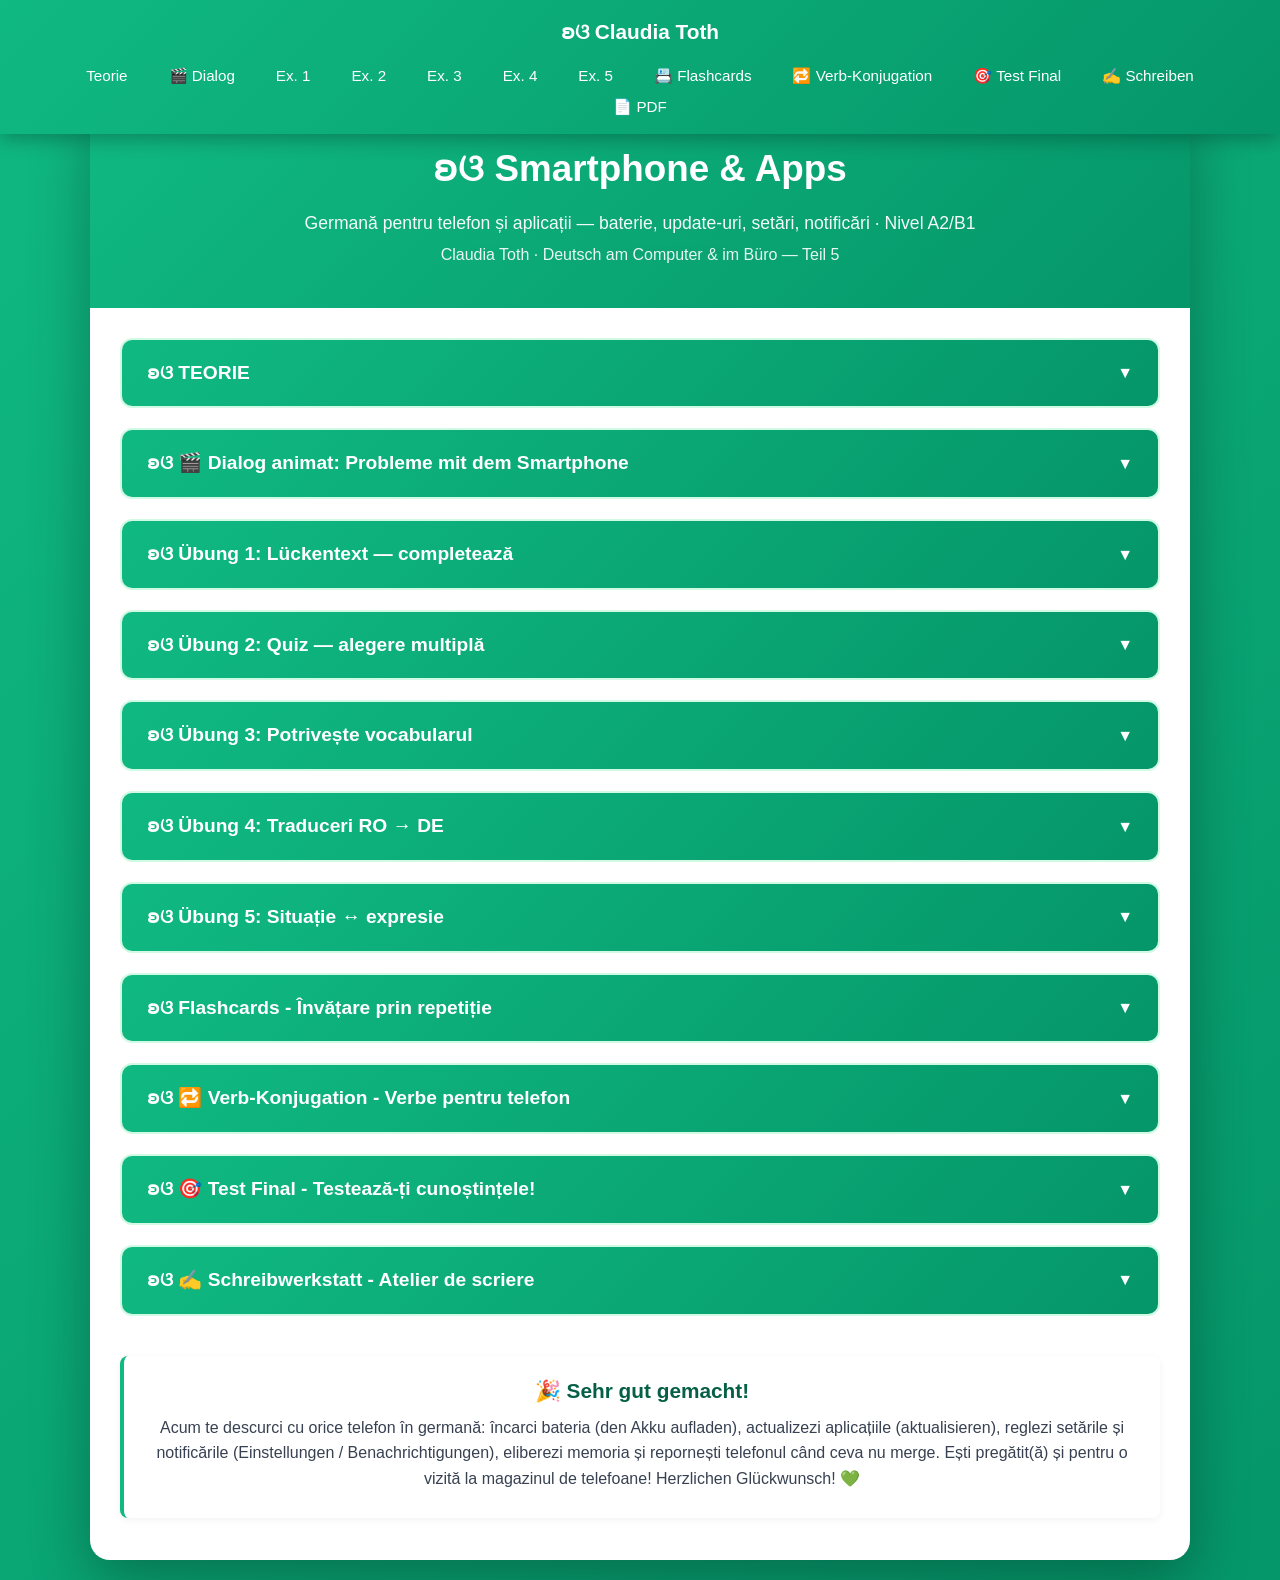
==== index.html @ 6353c5ac "Computer & Büro Teil 5: Smartphone & Apps Lecție A2/B1 completă: teorie (telefon, App, Akku, Update," ====
<!DOCTYPE html>
<html lang="ro">
<head>
    <meta charset="UTF-8">
    <meta name="robots" content="noindex, nofollow">
    <meta name="viewport" content="width=device-width, initial-scale=1.0">
    <title>Smartphone & Apps — germană pentru telefon și aplicații · A2/B1</title>
    <meta property="og:title" content="Computer & Büro Teil 5 — Smartphone & Apps">
    <meta property="og:description" content="Germană pentru telefon: App, Akku, Update, Einstellungen, Benachrichtigung, verbele aktualisieren/aufladen/einschalten/drücken/benutzen + dialog animat la magazin. Nivel A2/B1.">
    <meta property="og:type" content="website">
    <link rel="stylesheet" href="styles.css">
</head>
<body>
    <nav class="navbar">
        <a href="#top" class="navbar-logo">ʚଓ Claudia Toth</a>
        <ul class="navbar-menu">
            <li><a href="#teorie" onclick="openSection(0)">Teorie</a></li>
            <li><a href="#dialog" onclick="openSection(1)">🎬 Dialog</a></li>
            <li><a href="#ex1" onclick="openSection(2)">Ex. 1</a></li>
            <li><a href="#ex2" onclick="openSection(3)">Ex. 2</a></li>
            <li><a href="#ex3" onclick="openSection(4)">Ex. 3</a></li>
            <li><a href="#ex4" onclick="openSection(5)">Ex. 4</a></li>
            <li><a href="#ex5" onclick="openSection(6)">Ex. 5</a></li>
            <li><a href="#flashcards" onclick="openSection(7)">📇 Flashcards</a></li>
            <li><a href="#verbs" onclick="openSection(8)">🔁 Verb-Konjugation</a></li>
            <li><a href="#final-test" onclick="openSection(9)">🎯 Test Final</a></li>
            <li><a href="#schreiben" onclick="openSection(10)">✍️ Schreiben</a></li>
            <li><a href="curs-computer-5-smartphone-apps.pdf" download>📄 PDF</a></li>
        </ul>
    </nav>

    <div class="container" id="top">
        <div class="header">
            <h1>ʚଓ Smartphone & Apps</h1>
            <p class="subtitle">Germană pentru telefon și aplicații — baterie, update-uri, setări, notificări · Nivel A2/B1</p>
            <p>Claudia Toth · Deutsch am Computer & im Büro — Teil 5</p>
        </div>

        <div class="content">
            <div class="section" id="teorie">
                <div class="section-header" onclick="toggleMainSection(0)"><h3>ʚଓ TEORIE</h3><span class="arrow">▼</span></div>
                <div class="section-content" id="main-section-0"><div id="theory-container"></div></div>
            </div>

            <div class="section" id="dialog">
                <div class="section-header" onclick="toggleMainSection(1)"><h3>ʚଓ 🎬 Dialog animat: Probleme mit dem Smartphone</h3><span class="arrow">▼</span></div>
                <div class="section-content" id="main-section-1">
                    <p style="margin-bottom:14px;"><em>Apasă ▶️ Pornește. Telefonul Andreei are probleme (baterie, update, notificări, cameră); Frau Richter, consultanta de la magazin, o ajută pas cu pas. Reascultă orice replică cu 🔁.</em></p>
                    <div id="dialog1-container"></div>
                </div>
            </div>

            <div class="section" id="ex1">
                <div class="section-header" onclick="toggleMainSection(2)"><h3>ʚଓ Übung 1: Lückentext — completează</h3><span class="arrow">▼</span></div>
                <div class="section-content" id="main-section-2">
                    <div id="ex1-container"></div>
                    <div class="btn-container"><button class="btn btn-check" onclick="checkExercise(1)">✓ Verifica</button><button class="btn btn-reset" onclick="resetExercise(1)">↻ Reseteaza</button></div>
                    <div class="score" id="score-1"></div>
                </div>
            </div>

            <div class="section" id="ex2">
                <div class="section-header" onclick="toggleMainSection(3)"><h3>ʚଓ Übung 2: Quiz — alegere multiplă</h3><span class="arrow">▼</span></div>
                <div class="section-content" id="main-section-3">
                    <div id="ex2-container"></div>
                    <div class="btn-container"><button class="btn btn-check" onclick="checkExercise(2)">✓ Verifica</button><button class="btn btn-reset" onclick="resetExercise(2)">↻ Reseteaza</button></div>
                    <div class="score" id="score-2"></div>
                </div>
            </div>

            <div class="section" id="ex3">
                <div class="section-header" onclick="toggleMainSection(4)"><h3>ʚଓ Übung 3: Potrivește vocabularul</h3><span class="arrow">▼</span></div>
                <div class="section-content" id="main-section-4">
                    <div id="ex3-container"></div>
                    <div class="btn-container"><button class="btn btn-check" onclick="checkExercise(3)">✓ Verifica</button><button class="btn btn-reset" onclick="resetExercise(3)">↻ Reseteaza</button></div>
                    <div class="score" id="score-3"></div>
                </div>
            </div>

            <div class="section" id="ex4">
                <div class="section-header" onclick="toggleMainSection(5)"><h3>ʚଓ Übung 4: Traduceri RO → DE</h3><span class="arrow">▼</span></div>
                <div class="section-content" id="main-section-5">
                    <div id="ex4-container"></div>
                    <div class="btn-container"><button class="btn btn-check" onclick="checkExercise(4)">✓ Verifica</button><button class="btn btn-reset" onclick="resetExercise(4)">↻ Reseteaza</button></div>
                    <div class="score" id="score-4"></div>
                </div>
            </div>

            <div class="section" id="ex5">
                <div class="section-header" onclick="toggleMainSection(6)"><h3>ʚଓ Übung 5: Situație ↔ expresie</h3><span class="arrow">▼</span></div>
                <div class="section-content" id="main-section-6">
                    <div id="ex5-container"></div>
                    <div class="btn-container"><button class="btn btn-check" onclick="checkExercise(5)">✓ Verifica</button><button class="btn btn-reset" onclick="resetExercise(5)">↻ Reseteaza</button></div>
                    <div class="score" id="score-5"></div>
                </div>
            </div>

            <div class="section" id="flashcards">
                <div class="section-header" onclick="toggleMainSection(7)"><h3>ʚଓ Flashcards - Învățare prin repetiție</h3><span class="arrow">▼</span></div>
                <div class="section-content" id="main-section-7"><div id="flashcards-container"></div></div>
            </div>

            <div class="section" id="verbs">
                <div class="section-header" onclick="toggleMainSection(8)"><h3>ʚଓ 🔁 Verb-Konjugation - Verbe pentru telefon</h3><span class="arrow">▼</span></div>
                <div class="section-content" id="main-section-8"><div id="verbs-container"></div></div>
            </div>

            <div class="section" id="final-test">
                <div class="section-header" onclick="toggleMainSection(9)"><h3>ʚଓ 🎯 Test Final - Testează-ți cunoștințele!</h3><span class="arrow">▼</span></div>
                <div class="section-content" id="main-section-9"><div id="final-test-container"></div></div>
            </div>

            <div class="section" id="schreiben">
                <div class="section-header" onclick="toggleMainSection(10)"><h3>ʚଓ ✍️ Schreibwerkstatt - Atelier de scriere</h3><span class="arrow">▼</span></div>
                <div class="section-content" id="main-section-10">
                    <div class="exercise-instruction">
                        <strong>✍️ Sarcina de scriere:</strong> Scrie un text scurt (aprox. <strong>40-60 de cuvinte</strong>) — descrie o problemă cu telefonul tău și cum ai rezolvat-o: ce nu mergea (baterie, memorie, aplicație, notificări), ce ai făcut și cum e acum. Folosește <strong>minimum 6 cuvinte</strong> din lecție.
                    </div>
                    <div class="theory-box" style="background:#f0fdf4;">
                        <h4>💡 Răspunde la întrebările (Leitfragen):</h4>
                        <ul style="margin:6px 0 0 18px; line-height:1.7;">
                            <li>❓ <strong>Was war das Problem?</strong> (Care era problema? — Akku, Speicher, App)</li>
                            <li>🔋 <strong>Was haben Sie mit dem Akku gemacht?</strong> (Ce ai făcut cu bateria? — aufladen)</li>
                            <li>⚙️ <strong>Was haben Sie in den Einstellungen geändert?</strong> (Ce ai schimbat în setări?)</li>
                            <li>🔄 <strong>Mussten Sie etwas aktualisieren oder neu starten?</strong> (A trebuit să actualizezi / repornești ceva?)</li>
                            <li>✅ <strong>Wie ist es jetzt?</strong> (Cum e acum?)</li>
                        </ul>
                    </div>
                    <div class="theory-box" style="background:#fffbeb; border-left:4px solid #f59e0b;">
                        <h4>📝 Model (ca să-ți fie mai ușor):</h4>
                        <p class="de" style="color:#065f46;"><em>Mein Smartphone hatte viele Probleme. Der Akku war immer schnell leer, also habe ich Apps geschlossen und die Helligkeit reduziert. Mein Speicher war voll, deshalb habe ich alte Fotos gelöscht. Eine App ließ sich nicht aktualisieren, aber im App Store hat es dann funktioniert. Ich habe auch zu viele Benachrichtigungen ausgeschaltet. Jetzt läuft alles wieder gut.</em></p>
                        <p class="ro" style="color:#6b7280; font-style:italic;">(Smartphone-ul meu avea multe probleme. Bateria se descărca mereu repede, așa că am închis aplicații și am redus luminozitatea. Memoria era plină, de aceea am șters poze vechi. O aplicație nu se lăsa actualizată, dar în App Store a funcționat apoi. Am dezactivat și prea multe notificări. Acum totul merge bine din nou.)</p>
                    </div>
                    <div style="text-align:center; margin-top:22px;">
                        <p style="color:#047857; margin-bottom:14px; font-size:1rem;">Când ești gata, trimite-mi textul tău prin formular. Îl citesc și îți dau feedback personalizat. 🦋</p>
                        <a href="https://forms.gle/J9PzcXRjeuJ9K8ME8" target="_blank" rel="noopener noreferrer" style="display:inline-block; background:#10B981; color:white; padding:14px 32px; border-radius:10px; text-decoration:none; font-weight:bold; font-size:1.05rem; box-shadow:0 2px 6px rgba(16,185,129,0.3);">✍️ Trimite textul tău →</a>
                    </div>
                </div>
            </div>

            <div class="theory-box" style="text-align: center; margin-top: 40px;">
                <p style="font-size: 1.3rem; font-weight: bold; color: #065f46;">🎉 Sehr gut gemacht!</p>
                <p>Acum te descurci cu orice telefon în germană: încarci bateria (den Akku aufladen), actualizezi aplicațiile (aktualisieren), reglezi setările și notificările (Einstellungen / Benachrichtigungen), eliberezi memoria și repornești telefonul când ceva nu merge. Ești pregătit(ă) și pentru o vizită la magazinul de telefoane! Herzlichen Glückwunsch! 💚</p>
            </div>
        </div>
    </div>

    <script src="theory.js"></script>
    <script src="dialogs.js?v=1"></script>
    <script src="exercises.js"></script>
    <script src="flashcards.js"></script>
    <script src="verbs.js"></script>
    <script src="final-test.js"></script>
    <script src="main.js"></script>
</body>
</html>
---- styles.css ----
/* ============================================
   CLAUDIA TOTH - NOMEN-VERB-VERBINDUNGEN
   Design verde profesional · Mobile responsive
   ============================================ */

* {
    margin: 0;
    padding: 0;
    box-sizing: border-box;
}

body {
    font-family: 'Segoe UI', Tahoma, Geneva, Verdana, sans-serif;
    background: linear-gradient(135deg, #10b981 0%, #059669 100%);
    line-height: 1.6;
    padding: 0;
    padding-top: 80px;
    min-height: 100vh;
    color: #374151;
}

/* ============================================
   NAVIGATION BAR
   ============================================ */
.navbar {
    position: fixed;
    top: 0;
    left: 0;
    right: 0;
    background: linear-gradient(135deg, #10b981 0%, #059669 100%);
    padding: 15px 30px;
    box-shadow: 0 4px 20px rgba(0,0,0,0.3);
    z-index: 1000;
    display: flex;
    flex-direction: column;
    gap: 15px;
    align-items: center;
    justify-content: center;
}

.navbar-logo {
    color: white;
    font-size: 1.3rem;
    font-weight: bold;
    text-decoration: none;
}

.navbar-menu {
    display: flex;
    gap: 5px;
    list-style: none;
    align-items: center;
    flex-wrap: wrap;
    justify-content: center;
}

.navbar-menu a {
    color: white;
    text-decoration: none;
    padding: 10px 18px;
    border-radius: 8px;
    transition: all 0.3s;
    font-size: 0.95rem;
    font-weight: 500;
}

.navbar-menu a:hover {
    background: rgba(255,255,255,0.2);
    transform: translateY(-2px);
}

/* ============================================
   CONTAINER PRINCIPAL
   ============================================ */
.container {
    max-width: 1100px;
    margin: 20px auto;
    background: white;
    border-radius: 20px;
    box-shadow: 0 20px 60px rgba(0,0,0,0.3);
    overflow: hidden;
}

.header {
    background: linear-gradient(135deg, #10b981 0%, #059669 100%);
    color: white;
    padding: 40px 30px;
    text-align: center;
}

.header h1 {
    font-size: 2.3rem;
    margin-bottom: 10px;
}

.header .subtitle {
    font-size: 1.1rem;
    opacity: 0.95;
    margin-bottom: 5px;
}

.header p {
    font-size: 1rem;
    opacity: 0.9;
}

.content {
    padding: 30px;
}

/* ============================================
   SECȚIUNI (Teorie + Exerciții)
   ============================================ */
.section {
    margin-bottom: 20px;
    scroll-margin-top: 100px;
    border-radius: 12px;
    overflow: hidden;
    border: 2px solid #d1fae5;
}

.section-header {
    background: linear-gradient(135deg, #10b981 0%, #059669 100%);
    color: white;
    padding: 18px 25px;
    cursor: pointer;
    display: flex;
    justify-content: space-between;
    align-items: center;
    transition: all 0.3s;
}

.section-header:hover {
    background: linear-gradient(135deg, #059669 0%, #047857 100%);
}

.section-header h3 {
    font-size: 1.2rem;
}

.arrow {
    transition: transform 0.3s;
    font-size: 1rem;
}

.arrow.rotated {
    transform: rotate(180deg);
}

.section-content {
    display: none;
    padding: 25px;
    background: #f0fdf4;
}

.section-content.active {
    display: block;
    animation: fadeIn 0.4s ease-in-out;
}

@keyframes fadeIn {
    from { opacity: 0; transform: translateY(-5px); }
    to { opacity: 1; transform: translateY(0); }
}

/* ============================================
   SUB-SECȚIUNI (în Teorie)
   ============================================ */
.sub-section {
    margin-bottom: 12px;
    border-radius: 10px;
    overflow: hidden;
    border: 1px solid #a7f3d0;
    background: white;
}

.sub-section-header {
    background: #d1fae5;
    color: #065f46;
    padding: 12px 18px;
    cursor: pointer;
    display: flex;
    justify-content: space-between;
    align-items: center;
    font-weight: 600;
    transition: background 0.3s;
    gap: 10px;
}

.sub-section-header > span:first-child {
    flex: 1;
}

.sub-section-header:hover {
    background: #a7f3d0;
}

/* ============================================
   AUDIO PLAYER (Play / Stop la fiecare subtitlu)
   ============================================ */
.audio-player {
    display: flex;
    align-items: center;
}

.audio-btn {
    background: #10b981;
    color: white;
    border: none;
    width: 36px;
    height: 36px;
    border-radius: 50%;
    cursor: pointer;
    font-size: 0.9rem;
    transition: all 0.3s;
    display: flex;
    align-items: center;
    justify-content: center;
    padding: 0;
    box-shadow: 0 2px 6px rgba(16, 185, 129, 0.3);
}

.audio-btn:hover {
    background: #059669;
    transform: scale(1.1);
    box-shadow: 0 4px 10px rgba(16, 185, 129, 0.5);
}

.audio-btn:active {
    transform: scale(0.95);
}

.lesson-audio {
    display: flex;
    align-items: center;
    gap: 12px;
    margin-bottom: 18px;
    padding: 10px 14px;
    background: #f0fdf4;
    border-left: 4px solid #10b981;
    border-radius: 6px;
}

.lesson-audio-label {
    color: #065f46;
    font-weight: 600;
    font-size: 0.95rem;
}

.sub-arrow {
    transition: transform 0.3s;
}

.sub-arrow.rotated {
    transform: rotate(180deg);
}

.sub-section-content {
    display: none;
    padding: 18px;
    background: white;
}

.sub-section-content.active {
    display: block;
}

/* ============================================
   THEORY BOX
   ============================================ */
.theory-box {
    background: white;
    border-left: 4px solid #10b981;
    padding: 18px 22px;
    margin: 12px 0;
    border-radius: 8px;
    box-shadow: 0 2px 8px rgba(0,0,0,0.05);
}

.theory-box h4 {
    color: #065f46;
    margin-bottom: 10px;
    font-size: 1.1rem;
}

.theory-box p {
    margin-bottom: 8px;
}

.theory-box ul {
    margin-left: 20px;
    margin-top: 8px;
}

.theory-box li {
    margin-bottom: 6px;
}

/* Exemple în context */
.example-box {
    background: #ecfdf5;
    border: 1px dashed #10b981;
    padding: 12px 16px;
    border-radius: 8px;
    margin: 10px 0;
    font-style: italic;
}

.example-box .de {
    color: #065f46;
    font-weight: 600;
    font-style: normal;
}

.example-box .ro {
    color: #6b7280;
    font-size: 0.95rem;
    margin-top: 4px;
}

/* Tabele teorie */
.theory-table {
    width: 100%;
    border-collapse: collapse;
    margin: 12px 0;
    background: white;
    border-radius: 8px;
    overflow: hidden;
    box-shadow: 0 2px 6px rgba(0,0,0,0.05);
}

.theory-table th {
    background: #10b981;
    color: white;
    padding: 12px;
    text-align: left;
    font-weight: 600;
}

.theory-table td {
    padding: 10px 12px;
    border-bottom: 1px solid #d1fae5;
}

.theory-table tr:last-child td {
    border-bottom: none;
}

.theory-table tr:nth-child(even) {
    background: #f0fdf4;
}

.theory-table .verb {
    color: #059669;
    font-weight: bold;
}

.theory-table .nomen {
    color: #065f46;
    font-weight: 600;
}

.theory-table .ro-text {
    color: #6b7280;
    font-style: italic;
    font-size: 0.95rem;
}

/* ============================================
   EXERCIȚII
   ============================================ */
.exercise-instruction {
    background: #fffbeb;
    border-left: 4px solid #f59e0b;
    padding: 12px 18px;
    margin-bottom: 18px;
    border-radius: 8px;
    color: #78350f;
}

.exercise-item {
    background: white;
    padding: 15px 18px;
    margin-bottom: 12px;
    border-radius: 10px;
    display: flex;
    align-items: flex-start;
    gap: 12px;
    flex-wrap: wrap;
    box-shadow: 0 2px 6px rgba(0,0,0,0.05);
}

.exercise-number {
    background: #10b981;
    color: white;
    width: 30px;
    height: 30px;
    border-radius: 50%;
    display: flex;
    align-items: center;
    justify-content: center;
    font-weight: bold;
    flex-shrink: 0;
    font-size: 0.9rem;
}

.input-group {
    flex: 1;
    min-width: 200px;
    display: flex;
    flex-direction: column;
    gap: 6px;
}

.input-group label {
    color: #374151;
    font-size: 1rem;
    line-height: 1.5;
}

.input-group .nomen-highlight {
    color: #065f46;
    font-weight: bold;
    background: #d1fae5;
    padding: 2px 8px;
    border-radius: 5px;
}

.input-group input[type="text"],
.input-group select {
    padding: 10px 14px;
    border: 2px solid #d1fae5;
    border-radius: 8px;
    font-size: 1rem;
    font-family: inherit;
    transition: all 0.3s;
    background: white;
}

.input-group input[type="text"]:focus,
.input-group select:focus {
    outline: none;
    border-color: #10b981;
    box-shadow: 0 0 0 3px rgba(16, 185, 129, 0.15);
}

/* Multiple choice */
.mc-options {
    display: flex;
    flex-direction: column;
    gap: 8px;
    margin-top: 8px;
}

.mc-option {
    display: flex;
    align-items: center;
    gap: 10px;
    padding: 8px 12px;
    border-radius: 8px;
    transition: background 0.2s;
    cursor: pointer;
}

.mc-option:hover {
    background: #f0fdf4;
}

.mc-option input[type="radio"] {
    cursor: pointer;
    width: 18px;
    height: 18px;
    accent-color: #10b981;
}

.mc-option label {
    cursor: pointer;
    flex: 1;
}

/* Feedback */
.feedback {
    width: 100%;
    margin-top: 8px;
    padding: 0;
    font-size: 0.95rem;
    border-radius: 6px;
    transition: all 0.3s;
}

.feedback.correct {
    background: #d1fae5;
    color: #065f46;
    padding: 10px 14px;
    border-left: 3px solid #10b981;
}

.feedback.incorrect {
    background: #fee2e2;
    color: #991b1b;
    padding: 10px 14px;
    border-left: 3px solid #ef4444;
}

.feedback.correct::before {
    content: "✓ Richtig! ";
    font-weight: bold;
}

.feedback.incorrect::before {
    content: "✗ Falsch. ";
    font-weight: bold;
}

/* ============================================
   BUTOANE
   ============================================ */
.btn-container {
    display: flex;
    gap: 15px;
    justify-content: center;
    margin: 30px 0;
    flex-wrap: wrap;
}

.btn {
    padding: 14px 32px;
    border: none;
    border-radius: 10px;
    font-size: 1rem;
    font-weight: 600;
    cursor: pointer;
    transition: all 0.3s;
    font-family: inherit;
}

.btn-check {
    background: linear-gradient(135deg, #10b981 0%, #059669 100%);
    color: white;
}

.btn-check:hover {
    transform: translateY(-2px);
    box-shadow: 0 8px 20px rgba(16, 185, 129, 0.4);
}

.btn-reset {
    background: #6b7280;
    color: white;
}

.btn-reset:hover {
    background: #4b5563;
    transform: translateY(-2px);
    box-shadow: 0 8px 20px rgba(107, 114, 128, 0.4);
}

/* ============================================
   SCOR
   ============================================ */
.score {
    display: none;
    background: linear-gradient(135deg, #10b981 0%, #059669 100%);
    color: white;
    padding: 25px;
    border-radius: 12px;
    text-align: center;
    margin: 20px 0;
    scroll-margin-top: 100px;
}

.score.show {
    display: block;
    animation: fadeIn 0.5s;
}

.score-value {
    font-size: 2rem;
    font-weight: bold;
    margin-bottom: 10px;
}

.score-message {
    font-size: 1.1rem;
}

/* ============================================
   FLASHCARDS
   ============================================ */
.flashcard-counter {
    text-align: center;
    margin-bottom: 15px;
    color: #065f46;
    font-weight: 600;
}

.flashcard {
    background: white;
    border-radius: 16px;
    padding: 50px 30px;
    min-height: 220px;
    display: flex;
    align-items: center;
    justify-content: center;
    text-align: center;
    cursor: pointer;
    box-shadow: 0 4px 15px rgba(0,0,0,0.1);
    transition: transform 0.3s;
    position: relative;
    border: 3px solid #10b981;
}

.flashcard:hover {
    transform: scale(1.02);
}

.flashcard-content {
    width: 100%;
}

.flashcard .de {
    font-size: 1.8rem;
    color: #065f46;
    font-weight: bold;
    margin-bottom: 10px;
}

.flashcard .ro {
    font-size: 1.2rem;
    color: #6b7280;
    font-style: italic;
    display: none;
}

.flashcard.flipped .ro {
    display: block;
    animation: fadeIn 0.3s;
}

.flashcard-hint {
    position: absolute;
    bottom: 12px;
    left: 0;
    right: 0;
    color: #9ca3af;
    font-size: 0.85rem;
}

.flashcard-audio-btn {
    position: absolute;
    top: 15px;
    right: 15px;
    background: #10b981;
    color: white;
    border: none;
    width: 40px;
    height: 40px;
    border-radius: 50%;
    font-size: 1.2rem;
    cursor: pointer;
    transition: all 0.3s;
    display: flex;
    align-items: center;
    justify-content: center;
}

.flashcard-audio-btn:hover {
    background: #059669;
    transform: scale(1.1);
}

.flashcard-controls {
    display: flex;
    justify-content: space-between;
    gap: 15px;
    margin-top: 20px;
}

.flashcard-btn {
    flex: 1;
    background: linear-gradient(135deg, #10b981 0%, #059669 100%);
    color: white;
    padding: 12px;
    border: none;
    border-radius: 8px;
    cursor: pointer;
    font-size: 1rem;
    font-weight: 600;
    transition: all 0.3s;
    font-family: inherit;
}

.flashcard-btn:hover {
    transform: translateY(-2px);
    box-shadow: 0 4px 12px rgba(16, 185, 129, 0.4);
}

.flashcard-btn:disabled {
    background: #d1d5db;
    cursor: not-allowed;
    transform: none;
    box-shadow: none;
}

/* ============================================
   MOBILE RESPONSIVE
   ============================================ */
@media (max-width: 768px) {
    body {
        padding: 0;
        padding-top: 140px;
    }

    .navbar {
        padding: 15px;
    }

    .navbar-menu a {
        padding: 8px 12px;
        font-size: 0.85rem;
    }

    .container {
        margin: 10px;
        border-radius: 12px;
    }

    .header h1 {
        font-size: 1.6rem;
    }

    .header .subtitle {
        font-size: 0.95rem;
    }

    .content {
        padding: 15px;
    }

    .section-header h3 {
        font-size: 1rem;
    }

    .exercise-item {
        padding: 12px;
    }

    .input-group {
        min-width: 100%;
    }

    .btn {
        padding: 12px 24px;
        font-size: 0.95rem;
    }

    .flashcard {
        padding: 35px 20px;
        min-height: 180px;
    }

    .flashcard .de {
        font-size: 1.4rem;
    }

    .flashcard .ro {
        font-size: 1rem;
    }

    .theory-table,
    .grammar-table {
        font-size: 0.9rem;
        display: block;
        overflow-x: auto;
        white-space: nowrap;
        -webkit-overflow-scrolling: touch;
        max-width: 100%;
        scrollbar-width: thin;
        scrollbar-color: #f59e0b #fef3c7;
        background-image: linear-gradient(to right, transparent calc(100% - 32px), rgba(245, 158, 11, 0.28) 100%);
        background-attachment: local;
        background-repeat: no-repeat;
    }

    .theory-table::-webkit-scrollbar,
    .grammar-table::-webkit-scrollbar {
        height: 6px;
    }
    .theory-table::-webkit-scrollbar-track,
    .grammar-table::-webkit-scrollbar-track {
        background: #fef3c7;
        border-radius: 3px;
    }
    .theory-table::-webkit-scrollbar-thumb,
    .grammar-table::-webkit-scrollbar-thumb {
        background: #f59e0b;
        border-radius: 3px;
    }

    .theory-table::before,
    .grammar-table::before {
        content: '👈 Glisează lateral pentru toate coloanele 👉';
        display: block;
        background: #fef3c7;
        color: #92400e;
        padding: 6px 10px;
        font-size: 0.72rem;
        text-align: center;
        font-style: italic;
        border-radius: 6px 6px 0 0;
        white-space: nowrap;
        border-bottom: 1px solid #f59e0b;
        position: sticky;
        left: 0;
    }

    .theory-table th,
    .theory-table td,
    .grammar-table th,
    .grammar-table td {
        padding: 8px;
    }
}

/* ============================================
   TRADUCERI ROMÂNĂ sub fiecare propoziție germană
   Permanent vizibile sub tabelele de teorie
   ============================================ */
.ro-translation {
    display: inline-block;
    color: #6b7280;
    font-style: italic;
    font-size: 0.88rem;
    font-weight: normal;
    line-height: 1.4;
    margin-top: 4px;
    padding-left: 8px;
    border-left: 2px solid #fcd34d;
}

/* ============================================
   TEST FINAL - Wizard Style
   ============================================ */

/* Intro section */
.test-intro {
    background: white;
    padding: 30px;
    border-radius: 12px;
    text-align: center;
    box-shadow: 0 2px 8px rgba(0,0,0,0.05);
}

.test-intro h3 {
    color: #065f46;
    font-size: 1.5rem;
    margin-bottom: 15px;
}

.test-intro p {
    color: #374151;
    margin-bottom: 15px;
}

.test-info-list {
    list-style: none;
    padding: 0;
    margin: 20px auto;
    max-width: 500px;
    text-align: left;
}

.test-info-list li {
    padding: 8px 0;
    color: #374151;
}

.btn-large {
    padding: 16px 40px !important;
    font-size: 1.1rem !important;
    margin-top: 15px;
}

/* Wizard - container principal */
.test-wizard {
    background: white;
    padding: 30px;
    border-radius: 12px;
    box-shadow: 0 2px 8px rgba(0,0,0,0.05);
}

/* Progress bar */
.test-progress {
    margin-bottom: 25px;
}

.test-progress-info {
    display: flex;
    justify-content: space-between;
    margin-bottom: 10px;
    font-weight: 600;
    color: #065f46;
    flex-wrap: wrap;
    gap: 10px;
}

.test-progress-bar {
    height: 12px;
    background: #d1fae5;
    border-radius: 6px;
    overflow: hidden;
}

.test-progress-fill {
    height: 100%;
    background: linear-gradient(90deg, #10b981 0%, #059669 100%);
    transition: width 0.4s ease;
    border-radius: 6px;
    box-shadow: 0 0 8px rgba(16, 185, 129, 0.4);
}

/* Întrebarea curentă */
.test-question {
    background: #f0fdf4;
    padding: 25px;
    border-radius: 10px;
    margin-bottom: 20px;
    border: 2px solid #d1fae5;
}

.test-question-label {
    color: #065f46;
    font-weight: 600;
    font-size: 1.05rem;
    margin-bottom: 15px;
}

.test-question-content {
    font-size: 1.15rem;
    color: #374151;
    line-height: 1.8;
    margin-bottom: 12px;
}

.test-blank {
    background: #fef3c7;
    padding: 4px 16px;
    border-radius: 6px;
    border: 2px dashed #f59e0b;
    color: #78350f;
    font-weight: bold;
    margin-right: 8px;
}

.test-translation {
    display: block;
    color: #6b7280;
    font-style: italic;
    margin: 10px 0;
    font-size: 0.95rem;
}

.test-ro-text {
    background: #fff7ed;
    padding: 15px;
    border-radius: 8px;
    border-left: 4px solid #f59e0b;
    color: #78350f;
    font-weight: 500;
}

.test-input {
    width: 100%;
    padding: 12px 16px;
    border: 2px solid #d1fae5;
    border-radius: 8px;
    font-size: 1.05rem;
    font-family: inherit;
    transition: all 0.3s;
    background: white;
    margin-top: 10px;
}

.test-input:focus {
    outline: none;
    border-color: #10b981;
    box-shadow: 0 0 0 3px rgba(16, 185, 129, 0.15);
}

.test-mc {
    margin-top: 15px;
}

.test-mc .mc-option {
    background: white;
    padding: 12px 16px;
    border-radius: 8px;
    margin-bottom: 8px;
    border: 2px solid #d1fae5;
    transition: all 0.2s;
}

.test-mc .mc-option:hover {
    border-color: #10b981;
    background: #f0fdf4;
}

/* Controale wizard */
.test-controls {
    display: flex;
    gap: 12px;
    justify-content: space-between;
    margin-top: 25px;
    flex-wrap: wrap;
}

.btn-secondary {
    background: #6b7280;
    color: white;
}

.btn-secondary:hover {
    background: #4b5563;
    transform: translateY(-2px);
    box-shadow: 0 4px 12px rgba(107, 114, 128, 0.4);
}

.btn:disabled {
    opacity: 0.5;
    cursor: not-allowed;
    transform: none !important;
    box-shadow: none !important;
}

/* Buton ÎNAPOI LA TEORIE */
.btn-back {
    background: linear-gradient(135deg, #6366f1 0%, #4f46e5 100%);
    color: white;
}

.btn-back:hover {
    transform: translateY(-2px);
    box-shadow: 0 8px 20px rgba(99, 102, 241, 0.4);
}

.test-back-top {
    margin-bottom: 20px;
}

/* REZULTATE */
.test-results {
    background: white;
    padding: 30px;
    border-radius: 12px;
    box-shadow: 0 2px 8px rgba(0,0,0,0.05);
}

.test-result-card {
    text-align: center;
    padding: 30px;
    border-radius: 16px;
    margin-bottom: 25px;
}

.test-result-card.passed {
    background: linear-gradient(135deg, #10b981 0%, #059669 100%);
    color: white;
}

.test-result-card.failed {
    background: linear-gradient(135deg, #ef4444 0%, #dc2626 100%);
    color: white;
}

.test-result-emoji {
    font-size: 4rem;
    margin-bottom: 10px;
}

.test-result-badge {
    font-size: 1.3rem;
    font-weight: bold;
    letter-spacing: 2px;
    margin-bottom: 15px;
    opacity: 0.95;
}

.test-result-score {
    font-size: 3rem;
    font-weight: bold;
    margin-bottom: 5px;
}

.test-result-percentage {
    font-size: 2.5rem;
    font-weight: bold;
    margin-bottom: 20px;
    opacity: 0.9;
}

.test-result-message {
    font-size: 1rem;
    line-height: 1.6;
    max-width: 550px;
    margin: 0 auto;
    padding: 0 15px;
}

.pass-mark, .fail-mark {
    margin-top: 20px;
    padding: 12px;
    background: rgba(255,255,255,0.2);
    border-radius: 8px;
    font-weight: 600;
    font-size: 0.95rem;
}

/* Stats categorii */
.test-stats {
    background: #f0fdf4;
    padding: 20px;
    border-radius: 10px;
    margin-bottom: 20px;
    border-left: 4px solid #10b981;
}

.test-stats h4 {
    color: #065f46;
    margin-bottom: 12px;
}

.test-stats ul {
    list-style: none;
    padding: 0;
}

.test-stats li {
    padding: 8px 0;
    border-bottom: 1px solid #d1fae5;
    color: #374151;
}

.test-stats li:last-child {
    border-bottom: none;
}

/* Greșeli */
.test-mistakes {
    background: #fef2f2;
    padding: 20px;
    border-radius: 10px;
    margin-bottom: 20px;
    border-left: 4px solid #ef4444;
}

.test-mistakes h4 {
    color: #991b1b;
    margin-bottom: 15px;
}

.mistake-item {
    background: white;
    padding: 12px 15px;
    border-radius: 8px;
    margin-bottom: 10px;
    line-height: 1.6;
}

/* Acțiuni finale */
.test-final-actions {
    display: flex;
    gap: 15px;
    justify-content: center;
    flex-wrap: wrap;
    margin-top: 25px;
}

/* Mobile responsive pentru test */
@media (max-width: 768px) {
    .test-intro,
    .test-wizard,
    .test-results {
        padding: 20px 15px;
    }
    
    .test-question {
        padding: 18px 15px;
    }
    
    .test-question-content {
        font-size: 1rem;
    }
    
    .test-result-emoji {
        font-size: 3rem;
    }
    
    .test-result-score {
        font-size: 2.2rem;
    }
    
    .test-result-percentage {
        font-size: 1.8rem;
    }
    
    .test-controls {
        flex-direction: column;
    }

    .test-controls .btn {
        width: 100%;
    }
}

/* ============================================
   EX1 - CLICK-MATCH (DE ↔ RO)
   ============================================ */
.dm-board {
    display: grid;
    grid-template-columns: 1fr 1fr;
    gap: 18px;
    margin: 15px 0;
}

.dm-col {
    background: white;
    padding: 14px;
    border-radius: 10px;
    box-shadow: 0 2px 6px rgba(0,0,0,0.05);
    display: flex;
    flex-direction: column;
    gap: 8px;
}

.dm-col-title {
    color: #065f46;
    font-weight: bold;
    margin-bottom: 6px;
    text-align: center;
    font-size: 1rem;
    padding-bottom: 8px;
    border-bottom: 2px solid #d1fae5;
}

.dm-tile {
    padding: 10px 14px;
    background: #f0fdf4;
    border: 2px solid #d1fae5;
    border-radius: 8px;
    cursor: pointer;
    transition: all 0.2s;
    font-weight: 500;
    color: #065f46;
    text-align: center;
}

.dm-tile:hover {
    background: #d1fae5;
    border-color: #10b981;
    transform: translateY(-1px);
}

.dm-tile.dm-selected {
    background: #fef3c7;
    border-color: #f59e0b;
    color: #78350f;
}

.dm-tile.dm-correct {
    background: #d1fae5;
    border-color: #10b981;
    color: #065f46;
    cursor: default;
    opacity: 0.7;
}

.dm-tile.dm-wrong {
    background: #fee2e2;
    border-color: #ef4444;
    color: #991b1b;
    animation: shake 0.4s;
}

.dm-status {
    text-align: center;
    margin-top: 12px;
    padding: 10px;
    background: #fffbeb;
    border-radius: 8px;
    color: #78350f;
    font-weight: 600;
    border-left: 4px solid #f59e0b;
}

@keyframes shake {
    0%, 100% { transform: translateX(0); }
    25% { transform: translateX(-5px); }
    75% { transform: translateX(5px); }
}

/* ============================================
   EX2 - SORT 5 COLOANE
   ============================================ */
.sort-pool {
    display: flex;
    flex-wrap: wrap;
    gap: 8px;
    padding: 14px;
    background: white;
    border: 2px dashed #10b981;
    border-radius: 10px;
    margin: 15px 0;
    min-height: 60px;
}

.sort-tile {
    padding: 8px 14px;
    background: #f0fdf4;
    border: 2px solid #d1fae5;
    border-radius: 8px;
    cursor: pointer;
    transition: all 0.2s;
    font-weight: 500;
    color: #065f46;
    user-select: none;
}

.sort-tile:hover {
    background: #d1fae5;
    border-color: #10b981;
}

.sort-tile.sort-selected {
    background: #fef3c7;
    border-color: #f59e0b;
    color: #78350f;
}

.sort-tile.sort-wrong {
    background: #fee2e2;
    border-color: #ef4444;
    color: #991b1b;
    animation: shake 0.4s;
}

.sort-tile.sort-placed {
    background: #d1fae5;
    border-color: #10b981;
    color: #065f46;
    cursor: default;
}

.sort-cols {
    display: grid;
    grid-template-columns: repeat(5, 1fr);
    gap: 10px;
    margin-top: 12px;
}

.sort-col {
    background: white;
    border: 2px solid #d1fae5;
    border-radius: 10px;
    padding: 10px;
    cursor: pointer;
    min-height: 140px;
    transition: all 0.2s;
}

.sort-col:hover {
    border-color: #10b981;
    background: #f0fdf4;
}

.sort-col-title {
    text-align: center;
    font-weight: bold;
    color: white;
    background: linear-gradient(135deg, #10b981 0%, #059669 100%);
    padding: 6px 10px;
    border-radius: 6px;
    margin-bottom: 8px;
    font-size: 1rem;
}

.sort-col-body {
    display: flex;
    flex-direction: column;
    gap: 6px;
}

/* ============================================
   EX3 - SATZBAU KLAMMER (click-to-build)
   ============================================ */
.satzbau-item {
    background: white;
    padding: 15px 18px;
    margin-bottom: 12px;
    border-radius: 10px;
    display: flex;
    align-items: flex-start;
    gap: 12px;
    box-shadow: 0 2px 6px rgba(0,0,0,0.05);
}

.satzbau-answer {
    min-height: 50px;
    padding: 12px;
    background: #fffbeb;
    border: 2px dashed #f59e0b;
    border-radius: 8px;
    margin: 8px 0;
    display: flex;
    flex-wrap: wrap;
    gap: 6px;
    align-items: center;
}

.satzbau-answer-placeholder {
    color: #9ca3af;
    font-style: italic;
    font-size: 0.95rem;
}

.satzbau-pool {
    display: flex;
    flex-wrap: wrap;
    gap: 8px;
    padding: 10px;
    background: #f0fdf4;
    border-radius: 8px;
    margin-top: 8px;
}

.satzbau-word {
    padding: 8px 14px;
    background: white;
    border: 2px solid #d1fae5;
    border-radius: 8px;
    cursor: pointer;
    transition: all 0.2s;
    font-weight: 500;
    color: #065f46;
    user-select: none;
}

.satzbau-word:hover {
    background: #d1fae5;
    border-color: #10b981;
    transform: translateY(-1px);
}

.satzbau-word.satzbau-used {
    background: #f3f4f6;
    color: #d1d5db;
    border-color: #e5e7eb;
    cursor: not-allowed;
    opacity: 0.5;
}

.satzbau-picked {
    padding: 6px 12px;
    background: #10b981;
    color: white;
    border-radius: 6px;
    cursor: pointer;
    font-weight: 500;
    transition: all 0.2s;
}

.satzbau-picked:hover {
    background: #ef4444;
}

/* ============================================
   EX4 - AUDIO DICTATION
   ============================================ */
.dict-play-btn {
    background: linear-gradient(135deg, #10b981 0%, #059669 100%);
    color: white;
    border: none;
    padding: 8px 16px;
    border-radius: 8px;
    cursor: pointer;
    font-weight: 600;
    font-family: inherit;
    transition: all 0.2s;
    font-size: 0.95rem;
}

.dict-play-btn:hover {
    transform: translateY(-1px);
    box-shadow: 0 4px 10px rgba(16, 185, 129, 0.4);
}

/* ============================================
   EX5 - FIND-THE-MISTAKE
   ============================================ */
.mistake-options {
    display: flex;
    flex-direction: column;
    gap: 8px;
    margin-top: 8px;
}

.mistake-opt {
    padding: 10px 14px;
    background: white;
    border: 2px solid #d1fae5;
    border-radius: 8px;
    cursor: pointer;
    transition: all 0.2s;
    color: #374151;
}

.mistake-opt:hover {
    border-color: #10b981;
    background: #f0fdf4;
}

.mistake-opt.mistake-picked {
    border-color: #f59e0b;
    background: #fef3c7;
    color: #78350f;
    font-weight: 600;
}

.mistake-opt-letter {
    font-weight: bold;
    color: #065f46;
    margin-right: 6px;
}

/* ============================================
   MOBILE pentru widgeturile interactive
   ============================================ */
@media (max-width: 768px) {
    .dm-board {
        grid-template-columns: 1fr;
        gap: 12px;
    }
    .sort-cols {
        grid-template-columns: repeat(2, 1fr);
    }
    .sort-col {
        min-height: 100px;
    }
    .satzbau-item {
        flex-direction: column;
        padding: 12px;
    }
}

/* ============================================
   PDF — footer @page + secțiuni EXPANDATE la print
   ⚠️ NU se schimbă interfața web. Doar la PRINT secțiunile colapsabile
   se deschid, ca PDF-ul să conțină MATERIA, nu doar header-ele.
   ============================================ */
@page {
    size: A4;
    margin: 18mm 14mm 22mm 14mm;
    @bottom-left { content: "ʚଓ © 2026 Claudia Toth"; font-size: 9pt; color: #065f46; }
    @bottom-right { content: "pag. " counter(page) " / " counter(pages); font-size: 9pt; color: #6b7280; }
}

@media print {
    /* Forțează TOATE secțiunile + sub-secțiunile deschise → PDF cu materia completă */
    .section-content { display: block !important; }
    .sub-section-content { display: block !important; }
    /* Ascunde decorațiunile interactive (săgeți, navbar, butoane verifică/reset) */
    .navbar { display: none !important; }
    .arrow, .sub-arrow { display: none !important; }
    .btn-container { display: none !important; }
    .section-header, .sub-section-header { cursor: default; }
    /* Păstrează culorile la print (verzi + gradient) */
    body { background: white; padding-top: 0; -webkit-print-color-adjust: exact; print-color-adjust: exact; }
    .container { box-shadow: none; margin: 0; max-width: 100%; }
    .header, .section-header { -webkit-print-color-adjust: exact; print-color-adjust: exact; }
    /* Evită break-uri inestetice în mijlocul tabelelor/cardurilor */
    .theory-box, .example-box, .theory-table, .sub-section { page-break-inside: avoid; break-inside: avoid; }
}

/* ===== CAST BANNER (personajele Annettes Deutschkurs) =====
   ⚠️ NU șterge — acest bloc este parte din TEMPLATE-ul canonical
   folosit de lesson-generator. Rămâne dormant dacă lecția nu are
   <div class="cast-banner"> în HTML, dar e ACTIV pentru toate
   lecțiile noi generate care folosesc cast-grid (A1+A2 standard).
   Spec complet în IMPORTANT PENTRU AGENTI/AGENTS-README.md §🌐 CAST GRID. */
.cast-banner {
    background: linear-gradient(135deg, #ecfdf5 0%, #d1fae5 100%);
    border: 2px solid #10B981;
    border-radius: 12px;
    padding: 16px;
    margin: 20px 0;
    text-align: center;
}
.cast-banner h4 {
    color: #065f46;
    margin: 0 0 12px;
    font-size: 1.1rem;
}
.cast-grid {
    display: grid;
    grid-template-columns: repeat(6, 1fr);
    gap: 8px;
    max-width: 720px;
    margin: 0 auto;
}
.cast-card {
    background: #fff;
    border-radius: 8px;
    padding: 8px 4px;
    text-align: center;
    box-shadow: 0 1px 3px rgba(0,0,0,0.06);
}
.cast-card img {
    width: 60px;
    height: 80px;
    object-fit: contain;
    display: block;
    margin: 0 auto 4px;
}
.cast-card .name {
    font-size: 0.72rem;
    font-weight: 700;
    color: #065f46;
    line-height: 1.2;
}
.cast-card .detail {
    font-size: 0.65rem;
    color: #6b7280;
    line-height: 1.2;
    margin-top: 2px;
}
@media (max-width: 768px) {
    .cast-grid { grid-template-columns: repeat(3, 1fr); }
}

/* ===== ANDREEA NOTE (caseta cu tip de la cursantă Andreea) — REGULA 15 ===== */
/* Avatar 44×56px (NU dimensiune nativă!) — adăugat în template 28 mai 2026 */
/* după bug raportat de Claudia pe A2 L2 (andreeas-diplom) */
.andreea-note {
    background: #fffbeb;
    border-left: 4px solid #f59e0b;
    border-radius: 0 8px 8px 0;
    padding: 12px 16px;
    margin: 14px 0;
    display: flex;
    gap: 12px;
    align-items: flex-start;
}
.andreea-note-avatar {
    width: 44px;
    height: 56px;
    object-fit: contain;
    flex-shrink: 0;
}
.andreea-note-content {
    flex: 1;
}
.andreea-note-content .speaker {
    font-weight: 700;
    color: #92400e;
    font-size: 0.85rem;
    margin-bottom: 4px;
}
.andreea-note-content .speaker::before {
    content: "💚 ";
}
.andreea-note-content .text {
    color: #78350f;
    font-size: 0.92rem;
    font-style: italic;
    line-height: 1.55;
}

/* ===== GRAMMAR-TABLE (desktop) — REGULA 3 OBLIGATORIE ===== */
/* Adăugat 28 mai 2026 în template — lipsea din global CSS */
.grammar-table {
    width: 100%;
    border-collapse: collapse;
    margin: 10px 0;
    background: white;
    border-radius: 6px;
    overflow: hidden;
    box-shadow: 0 1px 4px rgba(0,0,0,0.04);
}
.grammar-table th {
    background: #d1fae5;
    color: #065f46;
    padding: 12px 16px;
    text-align: left;
    font-weight: 600;
    border-bottom: 2px solid #047857;
    white-space: nowrap;
}
.grammar-table td {
    padding: 12px 16px;
    border-bottom: 1px solid #ecfdf5;
    vertical-align: middle;
}
.grammar-table tr:last-child td {
    border-bottom: none;
}
.grammar-table tr:nth-child(even) {
    background: #f0fdf4;
}

/* ===== REGULA 14 PATCH â€” touch scroll mobile (fix raportat 31 mai 2026) ===== */
@media (max-width: 768px) {
    .theory-table,
    .grammar-table {
        touch-action: pan-x !important;
        -webkit-overflow-scrolling: touch !important;
        overflow-x: auto !important;
    }
    /* Wrapper-ul (theory-box) nu trebuie sÄƒ blocheze scroll-ul */
    .theory-box {
        overflow: visible !important;
    }
    /* Verb cards la fel */
    .verb-card {
        overflow-x: auto !important;
        -webkit-overflow-scrolling: touch !important;
    }
}

/* ============================================
   DIALOG ANIMAT (motor Pflege) — Andreea ↔ Annette
   ============================================ */
.animated-dialog { background: white; border-radius: 16px; padding: 20px; margin: 16px 0; box-shadow: 0 4px 18px rgba(6, 95, 70, 0.1); }
.dialog-context { background: #f0fdf4; border-left: 4px solid #10b981; padding: 10px 14px; border-radius: 6px; color: #065f46; font-size: 0.9rem; margin-bottom: 18px; }
.stage-container { background: linear-gradient(135deg, #f0fdf4 0%, #ecfdf5 100%); border-radius: 12px; padding: 24px 16px; margin: 14px 0; }
.stage { display: grid; grid-template-columns: 1fr 1fr; gap: 24px; align-items: start; }
.character-wrapper { display: flex; flex-direction: column; align-items: center; position: relative; transition: all 0.3s; opacity: 0.55; }
.character-wrapper.speaking { opacity: 1; transform: scale(1.05); }
.character-wrapper.speaking .character-avatar { animation: pulse 1.5s infinite; box-shadow: 0 0 0 6px rgba(16, 185, 129, 0.25); }
@keyframes pulse { 0% { box-shadow: 0 0 0 0 rgba(16, 185, 129, 0.4); } 70% { box-shadow: 0 0 0 12px rgba(16, 185, 129, 0); } 100% { box-shadow: 0 0 0 0 rgba(16, 185, 129, 0); } }
.character-avatar { width: 90px; height: 90px; border-radius: 50%; overflow: hidden; border: 3px solid #10b981; background: white; display: flex; align-items: center; justify-content: center; }
.character-avatar img { width: 100%; height: 100%; object-fit: cover; }
.character-label { margin-top: 8px; color: #065f46; font-weight: 700; font-size: 0.95rem; }
.speech-bubble { position: relative; margin-top: 14px; background: white; border: 2px solid #10b981; border-radius: 14px; padding: 12px 16px; width: 100%; max-width: 280px; opacity: 0; transform: translateY(8px); transition: opacity 0.3s, transform 0.3s; pointer-events: none; box-shadow: 0 4px 12px rgba(6, 95, 70, 0.08); }
.speech-bubble::before { content: ''; position: absolute; top: -10px; left: 50%; transform: translateX(-50%); width: 0; height: 0; border-left: 8px solid transparent; border-right: 8px solid transparent; border-bottom: 10px solid #10b981; }
.speech-bubble::after { content: ''; position: absolute; top: -7px; left: 50%; transform: translateX(-50%); width: 0; height: 0; border-left: 7px solid transparent; border-right: 7px solid transparent; border-bottom: 8px solid white; }
.speech-bubble.visible { opacity: 1; transform: translateY(0); }
.speech-bubble .bubble-de, .speech-bubble .bubble-ro { transition: opacity 0.18s ease; }
.speech-bubble.text-fading .bubble-de, .speech-bubble.text-fading .bubble-ro { opacity: 0.15; }
.bubble-de { color: #065f46; font-weight: 600; font-size: 0.95rem; margin-bottom: 6px; line-height: 1.4; }
.bubble-ro { color: #6b7280; font-style: italic; font-size: 0.85rem; line-height: 1.4; }
.dialog-controls { display: flex; justify-content: center; gap: 10px; margin: 16px 0 10px; flex-wrap: wrap; }
.btn-dialog { background: linear-gradient(135deg, #10b981 0%, #059669 100%); color: white; border: none; padding: 10px 18px; border-radius: 8px; cursor: pointer; font-size: 0.92rem; font-weight: 600; transition: all 0.2s; font-family: inherit; }
.btn-dialog:hover:not(:disabled) { transform: translateY(-2px); box-shadow: 0 4px 12px rgba(16, 185, 129, 0.3); }
.btn-dialog:disabled { background: #d1d5db; cursor: not-allowed; }
.dialog-progress { text-align: center; margin-top: 8px; }
.progress-bar { height: 8px; background: #e5e7eb; border-radius: 4px; overflow: hidden; margin-bottom: 6px; }
.progress-fill { height: 100%; background: linear-gradient(135deg, #10b981 0%, #059669 100%); transition: width 0.3s ease-out; width: 0%; }
.progress-text { color: #065f46; font-size: 0.85rem; font-weight: 600; }
.transcript-details { margin-top: 16px; background: #f0fdf4; border-radius: 8px; padding: 10px 14px; }
.transcript-details summary { color: #065f46; font-weight: 600; cursor: pointer; padding: 4px 0; }
.transcript-list { margin-top: 10px; }
.reply-item { background: white; border-left: 4px solid #d1d5db; padding: 10px 12px; border-radius: 6px; margin-bottom: 8px; transition: all 0.3s; }
.reply-item.active { border-left-color: #10b981; background: #f0fdf4; transform: translateX(4px); }
.reply-header { display: flex; align-items: center; gap: 10px; margin-bottom: 6px; }
.reply-num { color: #6b7280; font-size: 0.85rem; font-weight: 700; }
.reply-speaker { color: #065f46; font-weight: 600; font-size: 0.88rem; flex: 1; }
.speaker-andreea { color: #047857; }
.speaker-annette { color: #a21caf; }
.btn-replay-reply { background: #ecfdf5; border: 1px solid #10b981; color: #065f46; border-radius: 6px; padding: 3px 8px; cursor: pointer; font-size: 0.8rem; }
.btn-replay-reply:hover { background: #d1fae5; }
.reply-de { color: #065f46; font-weight: 600; font-size: 0.92rem; line-height: 1.45; }
.reply-ro { color: #6b7280; font-style: italic; font-size: 0.85rem; margin-top: 2px; }
@media (max-width: 768px) {
    .stage { grid-template-columns: 1fr; gap: 32px; }
}

/* ===== Kenji — avatar emoji (student invitat Japonia) ===== */
.kenji-avatar { background: linear-gradient(135deg, #eff6ff 0%, #dbeafe 100%); font-size: 44px; }
.speaker-kenji { color: #2563eb; }

/* ===== Herr Keller — avatar emoji (angajat bancă) ===== */
.keller-avatar { background: linear-gradient(135deg, #eef2ff 0%, #e0e7ff 100%); font-size: 44px; }
.speaker-keller { color: #4338ca; }

/* ===== Frau Wagner — avatar emoji (vânzătoare) ===== */
.wagner-avatar { background: linear-gradient(135deg, #fef3c7 0%, #fde68a 100%); font-size: 44px; }
.speaker-wagner { color: #b45309; }

/* ===== Herr Bauer — avatar emoji (Kundenservice / Reklamation) ===== */
.bauer-avatar { background: linear-gradient(135deg, #cffafe 0%, #a5f3fc 100%); font-size: 44px; }
.speaker-bauer { color: #0891b2; }

/* ===== Herr Fischer — avatar emoji (Lieferservice / Online-Shopping) ===== */
.fischer-avatar { background: linear-gradient(135deg, #f3e8ff 0%, #e9d5ff 100%); font-size: 44px; }
.speaker-fischer { color: #7e22ce; }

/* ===== Frau Becker — avatar emoji (Supermarkt-Mitarbeiterin) ===== */
.becker-avatar { background: linear-gradient(135deg, #dcfce7 0%, #bbf7d0 100%); font-size: 44px; }
.speaker-becker { color: #16a34a; }

/* ===== Frau Roth — avatar emoji (Information / Probleme im Geschäft) ===== */
.roth-avatar { background: linear-gradient(135deg, #ecfccb 0%, #d9f99d 100%); font-size: 44px; }
.speaker-roth { color: #65a30d; }

/* ===== Herr Krüger — avatar emoji (IT-Support / Netzwerk · Online arbeiten) ===== */
.krueger-avatar { background: linear-gradient(135deg, #cffafe 0%, #a5f3fc 100%); font-size: 44px; }
.speaker-krueger { color: #0891b2; }

/* ===== Frau Lange — avatar emoji (Büro-Kollegin / Sekretariat · E-Mail) ===== */
.lange-avatar { background: linear-gradient(135deg, #ede9fe 0%, #ddd6fe 100%); font-size: 44px; }
.speaker-lange { color: #7c3aed; }

/* ===== Frau Richter — avatar emoji (Handy-Beraterin · Smartphone & Apps) ===== */
.richter-avatar { background: linear-gradient(135deg, #fce7f3 0%, #fbcfe8 100%); font-size: 44px; }
.speaker-richter { color: #db2777; }
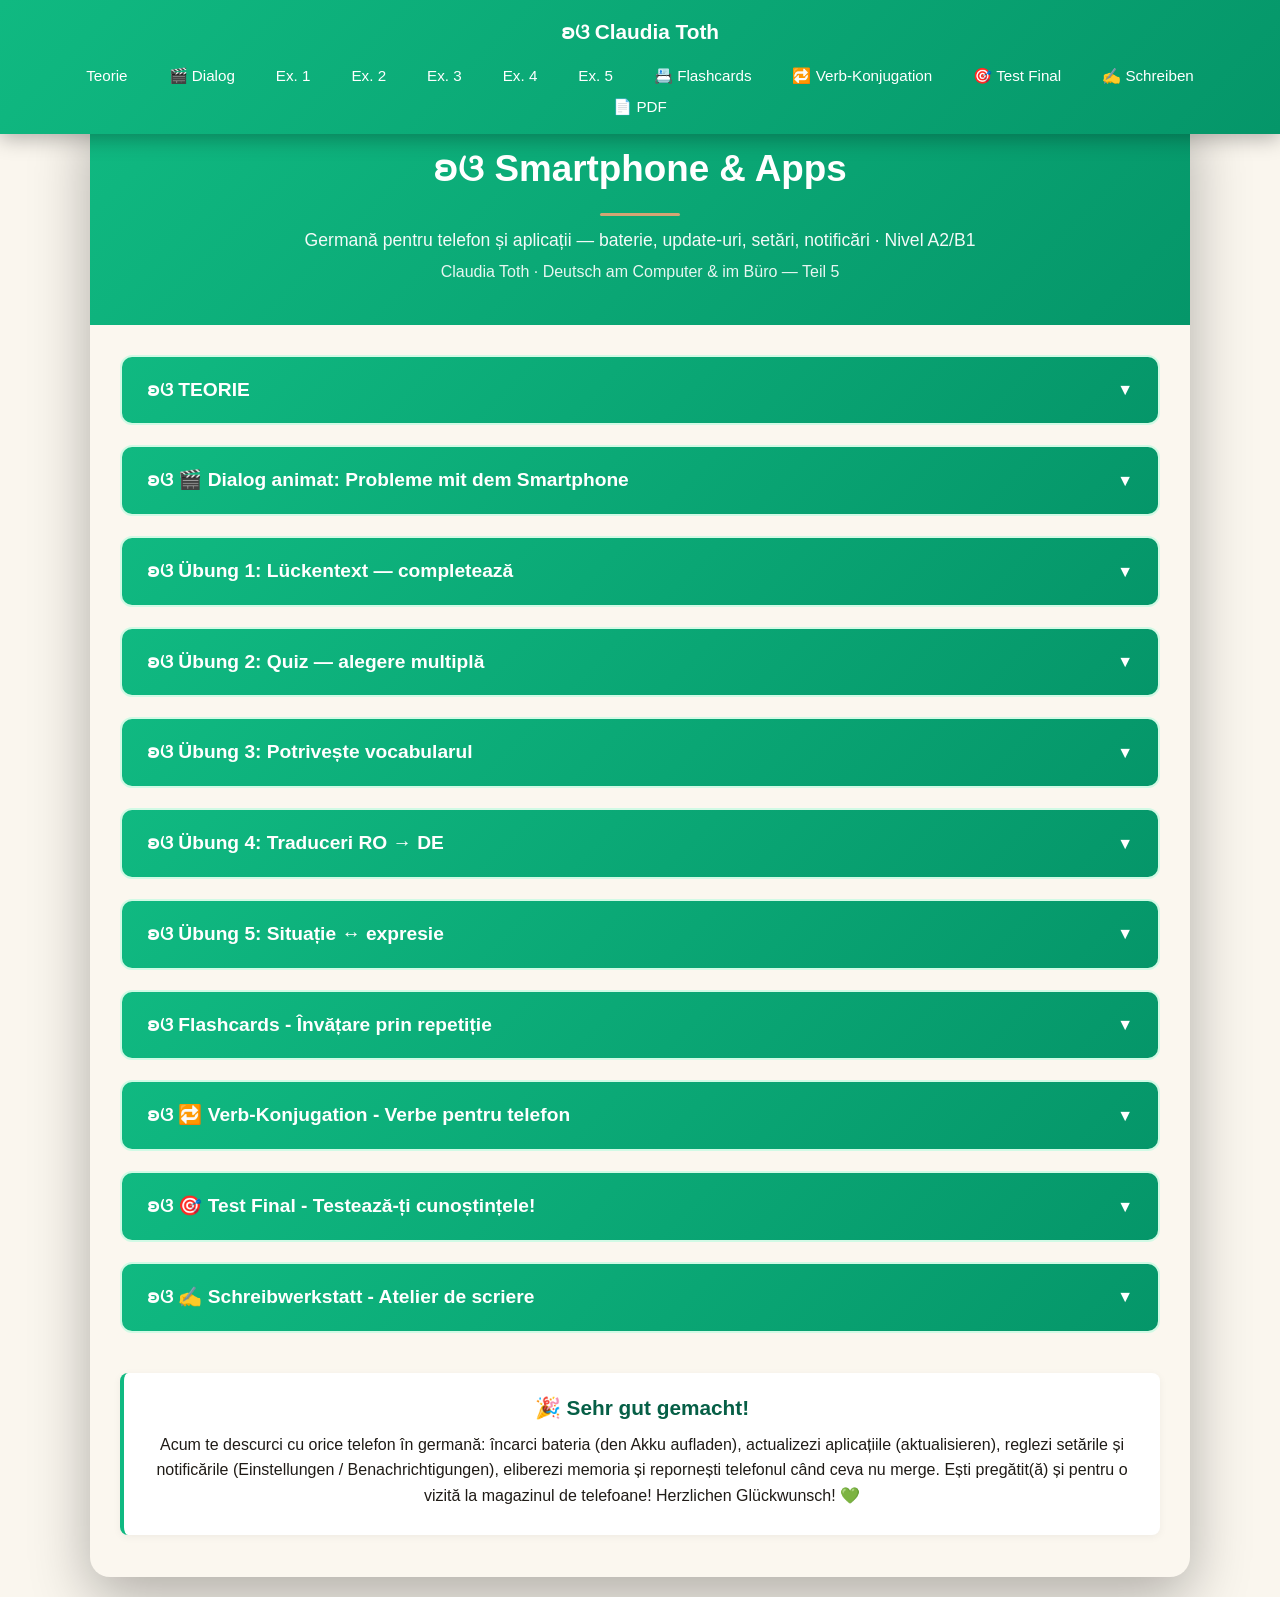
==== commit 221aa096: "Rebrand v2 culori: crem + auriu + emerald (mustar v1 eliminat) + PDF regenerat Co-Authored-By: Claud" ====
--- a/index.html
+++ b/index.html
@@ -116,7 +116,7 @@
                     <div class="exercise-instruction">
                         <strong>✍️ Sarcina de scriere:</strong> Scrie un text scurt (aprox. <strong>40-60 de cuvinte</strong>) — descrie o problemă cu telefonul tău și cum ai rezolvat-o: ce nu mergea (baterie, memorie, aplicație, notificări), ce ai făcut și cum e acum. Folosește <strong>minimum 6 cuvinte</strong> din lecție.
                     </div>
-                    <div class="theory-box" style="background:#f0fdf4;">
+                    <div class="theory-box" style="background:#FBF7EF;">
                         <h4>💡 Răspunde la întrebările (Leitfragen):</h4>
                         <ul style="margin:6px 0 0 18px; line-height:1.7;">
                             <li>❓ <strong>Was war das Problem?</strong> (Care era problema? — Akku, Speicher, App)</li>
@@ -126,10 +126,10 @@
                             <li>✅ <strong>Wie ist es jetzt?</strong> (Cum e acum?)</li>
                         </ul>
                     </div>
-                    <div class="theory-box" style="background:#fffbeb; border-left:4px solid #f59e0b;">
+                    <div class="theory-box" style="background:#F5F0E8; border-left:4px solid #D4A574;">
                         <h4>📝 Model (ca să-ți fie mai ușor):</h4>
                         <p class="de" style="color:#065f46;"><em>Mein Smartphone hatte viele Probleme. Der Akku war immer schnell leer, also habe ich Apps geschlossen und die Helligkeit reduziert. Mein Speicher war voll, deshalb habe ich alte Fotos gelöscht. Eine App ließ sich nicht aktualisieren, aber im App Store hat es dann funktioniert. Ich habe auch zu viele Benachrichtigungen ausgeschaltet. Jetzt läuft alles wieder gut.</em></p>
-                        <p class="ro" style="color:#6b7280; font-style:italic;">(Smartphone-ul meu avea multe probleme. Bateria se descărca mereu repede, așa că am închis aplicații și am redus luminozitatea. Memoria era plină, de aceea am șters poze vechi. O aplicație nu se lăsa actualizată, dar în App Store a funcționat apoi. Am dezactivat și prea multe notificări. Acum totul merge bine din nou.)</p>
+                        <p class="ro" style="color:#5A5147; font-style:italic;">(Smartphone-ul meu avea multe probleme. Bateria se descărca mereu repede, așa că am închis aplicații și am redus luminozitatea. Memoria era plină, de aceea am șters poze vechi. O aplicație nu se lăsa actualizată, dar în App Store a funcționat apoi. Am dezactivat și prea multe notificări. Acum totul merge bine din nou.)</p>
                     </div>
                     <div style="text-align:center; margin-top:22px;">
                         <p style="color:#047857; margin-bottom:14px; font-size:1rem;">Când ești gata, trimite-mi textul tău prin formular. Îl citesc și îți dau feedback personalizat. 🦋</p>
--- a/styles.css
+++ b/styles.css
@@ -11,12 +11,12 @@
 
 body {
     font-family: 'Segoe UI', Tahoma, Geneva, Verdana, sans-serif;
-    background: linear-gradient(135deg, #10b981 0%, #059669 100%);
+    background: #FAF6EE;
     line-height: 1.6;
     padding: 0;
     padding-top: 80px;
     min-height: 100vh;
-    color: #374151;
+    color: #1F1B16;
 }
 
 /* ============================================
@@ -75,7 +75,7 @@
 .container {
     max-width: 1100px;
     margin: 20px auto;
-    background: white;
+    background: #FBF7EF;
     border-radius: 20px;
     box-shadow: 0 20px 60px rgba(0,0,0,0.3);
     overflow: hidden;
@@ -150,7 +150,7 @@
 .section-content {
     display: none;
     padding: 25px;
-    background: #f0fdf4;
+    background: #FBF7EF;
 }
 
 .section-content.active {
@@ -236,7 +236,7 @@
     gap: 12px;
     margin-bottom: 18px;
     padding: 10px 14px;
-    background: #f0fdf4;
+    background: #FBF7EF;
     border-left: 4px solid #10b981;
     border-radius: 6px;
 }
@@ -313,7 +313,7 @@
 }
 
 .example-box .ro {
-    color: #6b7280;
+    color: #5A5147;
     font-size: 0.95rem;
     margin-top: 4px;
 }
@@ -347,7 +347,7 @@
 }
 
 .theory-table tr:nth-child(even) {
-    background: #f0fdf4;
+    background: #FBF7EF;
 }
 
 .theory-table .verb {
@@ -361,7 +361,7 @@
 }
 
 .theory-table .ro-text {
-    color: #6b7280;
+    color: #5A5147;
     font-style: italic;
     font-size: 0.95rem;
 }
@@ -370,12 +370,12 @@
    EXERCIȚII
    ============================================ */
 .exercise-instruction {
-    background: #fffbeb;
-    border-left: 4px solid #f59e0b;
+    background: #F5F0E8;
+    border-left: 4px solid #D4A574;
     padding: 12px 18px;
     margin-bottom: 18px;
     border-radius: 8px;
-    color: #78350f;
+    color: #5A5147;
 }
 
 .exercise-item {
@@ -413,7 +413,7 @@
 }
 
 .input-group label {
-    color: #374151;
+    color: #1F1B16;
     font-size: 1rem;
     line-height: 1.5;
 }
@@ -463,7 +463,7 @@
 }
 
 .mc-option:hover {
-    background: #f0fdf4;
+    background: #FBF7EF;
 }
 
 .mc-option input[type="radio"] {
@@ -545,12 +545,12 @@
 }
 
 .btn-reset {
-    background: #6b7280;
+    background: #5A5147;
     color: white;
 }
 
 .btn-reset:hover {
-    background: #4b5563;
+    background: #433d35;
     transform: translateY(-2px);
     box-shadow: 0 8px 20px rgba(107, 114, 128, 0.4);
 }
@@ -627,7 +627,7 @@
 
 .flashcard .ro {
     font-size: 1.2rem;
-    color: #6b7280;
+    color: #5A5147;
     font-style: italic;
     display: none;
 }
@@ -642,7 +642,7 @@
     bottom: 12px;
     left: 0;
     right: 0;
-    color: #9ca3af;
+    color: #8a8175;
     font-size: 0.85rem;
 }
 
@@ -776,8 +776,8 @@
         -webkit-overflow-scrolling: touch;
         max-width: 100%;
         scrollbar-width: thin;
-        scrollbar-color: #f59e0b #fef3c7;
-        background-image: linear-gradient(to right, transparent calc(100% - 32px), rgba(245, 158, 11, 0.28) 100%);
+        scrollbar-color: #D4A574 #F5F0E8;
+        background-image: linear-gradient(to right, transparent calc(100% - 32px), rgba(212, 165, 116, 0.28) 100%);
         background-attachment: local;
         background-repeat: no-repeat;
     }
@@ -788,12 +788,12 @@
     }
     .theory-table::-webkit-scrollbar-track,
     .grammar-table::-webkit-scrollbar-track {
-        background: #fef3c7;
+        background: #F5F0E8;
         border-radius: 3px;
     }
     .theory-table::-webkit-scrollbar-thumb,
     .grammar-table::-webkit-scrollbar-thumb {
-        background: #f59e0b;
+        background: #D4A574;
         border-radius: 3px;
     }
 
@@ -801,15 +801,15 @@
     .grammar-table::before {
         content: '👈 Glisează lateral pentru toate coloanele 👉';
         display: block;
-        background: #fef3c7;
-        color: #92400e;
+        background: #F5F0E8;
+        color: #5A5147;
         padding: 6px 10px;
         font-size: 0.72rem;
         text-align: center;
         font-style: italic;
         border-radius: 6px 6px 0 0;
         white-space: nowrap;
-        border-bottom: 1px solid #f59e0b;
+        border-bottom: 1px solid #D4A574;
         position: sticky;
         left: 0;
     }
@@ -828,14 +828,14 @@
    ============================================ */
 .ro-translation {
     display: inline-block;
-    color: #6b7280;
+    color: #5A5147;
     font-style: italic;
     font-size: 0.88rem;
     font-weight: normal;
     line-height: 1.4;
     margin-top: 4px;
     padding-left: 8px;
-    border-left: 2px solid #fcd34d;
+    border-left: 2px solid #D4A574;
 }
 
 /* ============================================
@@ -858,7 +858,7 @@
 }
 
 .test-intro p {
-    color: #374151;
+    color: #1F1B16;
     margin-bottom: 15px;
 }
 
@@ -872,7 +872,7 @@
 
 .test-info-list li {
     padding: 8px 0;
-    color: #374151;
+    color: #1F1B16;
 }
 
 .btn-large {
@@ -921,7 +921,7 @@
 
 /* Întrebarea curentă */
 .test-question {
-    background: #f0fdf4;
+    background: #FBF7EF;
     padding: 25px;
     border-radius: 10px;
     margin-bottom: 20px;
@@ -937,35 +937,35 @@
 
 .test-question-content {
     font-size: 1.15rem;
-    color: #374151;
+    color: #1F1B16;
     line-height: 1.8;
     margin-bottom: 12px;
 }
 
 .test-blank {
-    background: #fef3c7;
+    background: #F5F0E8;
     padding: 4px 16px;
     border-radius: 6px;
-    border: 2px dashed #f59e0b;
-    color: #78350f;
+    border: 2px dashed #D4A574;
+    color: #5A5147;
     font-weight: bold;
     margin-right: 8px;
 }
 
 .test-translation {
     display: block;
-    color: #6b7280;
+    color: #5A5147;
     font-style: italic;
     margin: 10px 0;
     font-size: 0.95rem;
 }
 
 .test-ro-text {
-    background: #fff7ed;
+    background: #F5F0E8;
     padding: 15px;
     border-radius: 8px;
-    border-left: 4px solid #f59e0b;
-    color: #78350f;
+    border-left: 4px solid #D4A574;
+    color: #5A5147;
     font-weight: 500;
 }
 
@@ -1002,7 +1002,7 @@
 
 .test-mc .mc-option:hover {
     border-color: #10b981;
-    background: #f0fdf4;
+    background: #FBF7EF;
 }
 
 /* Controale wizard */
@@ -1015,12 +1015,12 @@
 }
 
 .btn-secondary {
-    background: #6b7280;
+    background: #5A5147;
     color: white;
 }
 
 .btn-secondary:hover {
-    background: #4b5563;
+    background: #433d35;
     transform: translateY(-2px);
     box-shadow: 0 4px 12px rgba(107, 114, 128, 0.4);
 }
@@ -1034,13 +1034,13 @@
 
 /* Buton ÎNAPOI LA TEORIE */
 .btn-back {
-    background: linear-gradient(135deg, #6366f1 0%, #4f46e5 100%);
+    background: linear-gradient(135deg, #5A5147 0%, #433d35 100%);
     color: white;
 }
 
 .btn-back:hover {
     transform: translateY(-2px);
-    box-shadow: 0 8px 20px rgba(99, 102, 241, 0.4);
+    box-shadow: 0 8px 20px rgba(90, 81, 71, 0.4);
 }
 
 .test-back-top {
@@ -1117,7 +1117,7 @@
 
 /* Stats categorii */
 .test-stats {
-    background: #f0fdf4;
+    background: #FBF7EF;
     padding: 20px;
     border-radius: 10px;
     margin-bottom: 20px;
@@ -1137,7 +1137,7 @@
 .test-stats li {
     padding: 8px 0;
     border-bottom: 1px solid #d1fae5;
-    color: #374151;
+    color: #1F1B16;
 }
 
 .test-stats li:last-child {
@@ -1244,7 +1244,7 @@
 
 .dm-tile {
     padding: 10px 14px;
-    background: #f0fdf4;
+    background: #FBF7EF;
     border: 2px solid #d1fae5;
     border-radius: 8px;
     cursor: pointer;
@@ -1261,9 +1261,9 @@
 }
 
 .dm-tile.dm-selected {
-    background: #fef3c7;
-    border-color: #f59e0b;
-    color: #78350f;
+    background: #F5F0E8;
+    border-color: #D4A574;
+    color: #5A5147;
 }
 
 .dm-tile.dm-correct {
@@ -1285,11 +1285,11 @@
     text-align: center;
     margin-top: 12px;
     padding: 10px;
-    background: #fffbeb;
-    border-radius: 8px;
-    color: #78350f;
+    background: #F5F0E8;
+    border-radius: 8px;
+    color: #5A5147;
     font-weight: 600;
-    border-left: 4px solid #f59e0b;
+    border-left: 4px solid #D4A574;
 }
 
 @keyframes shake {
@@ -1315,7 +1315,7 @@
 
 .sort-tile {
     padding: 8px 14px;
-    background: #f0fdf4;
+    background: #FBF7EF;
     border: 2px solid #d1fae5;
     border-radius: 8px;
     cursor: pointer;
@@ -1331,9 +1331,9 @@
 }
 
 .sort-tile.sort-selected {
-    background: #fef3c7;
-    border-color: #f59e0b;
-    color: #78350f;
+    background: #F5F0E8;
+    border-color: #D4A574;
+    color: #5A5147;
 }
 
 .sort-tile.sort-wrong {
@@ -1369,7 +1369,7 @@
 
 .sort-col:hover {
     border-color: #10b981;
-    background: #f0fdf4;
+    background: #FBF7EF;
 }
 
 .sort-col-title {
@@ -1406,8 +1406,8 @@
 .satzbau-answer {
     min-height: 50px;
     padding: 12px;
-    background: #fffbeb;
-    border: 2px dashed #f59e0b;
+    background: #F5F0E8;
+    border: 2px dashed #D4A574;
     border-radius: 8px;
     margin: 8px 0;
     display: flex;
@@ -1417,7 +1417,7 @@
 }
 
 .satzbau-answer-placeholder {
-    color: #9ca3af;
+    color: #8a8175;
     font-style: italic;
     font-size: 0.95rem;
 }
@@ -1427,7 +1427,7 @@
     flex-wrap: wrap;
     gap: 8px;
     padding: 10px;
-    background: #f0fdf4;
+    background: #FBF7EF;
     border-radius: 8px;
     margin-top: 8px;
 }
@@ -1510,18 +1510,18 @@
     border-radius: 8px;
     cursor: pointer;
     transition: all 0.2s;
-    color: #374151;
+    color: #1F1B16;
 }
 
 .mistake-opt:hover {
     border-color: #10b981;
-    background: #f0fdf4;
+    background: #FBF7EF;
 }
 
 .mistake-opt.mistake-picked {
-    border-color: #f59e0b;
-    background: #fef3c7;
-    color: #78350f;
+    border-color: #D4A574;
+    background: #F5F0E8;
+    color: #5A5147;
     font-weight: 600;
 }
 
@@ -1560,7 +1560,7 @@
     size: A4;
     margin: 18mm 14mm 22mm 14mm;
     @bottom-left { content: "ʚଓ © 2026 Claudia Toth"; font-size: 9pt; color: #065f46; }
-    @bottom-right { content: "pag. " counter(page) " / " counter(pages); font-size: 9pt; color: #6b7280; }
+    @bottom-right { content: "pag. " counter(page) " / " counter(pages); font-size: 9pt; color: #5A5147; }
 }
 
 @media print {
@@ -1628,7 +1628,7 @@
 }
 .cast-card .detail {
     font-size: 0.65rem;
-    color: #6b7280;
+    color: #5A5147;
     line-height: 1.2;
     margin-top: 2px;
 }
@@ -1640,8 +1640,8 @@
 /* Avatar 44×56px (NU dimensiune nativă!) — adăugat în template 28 mai 2026 */
 /* după bug raportat de Claudia pe A2 L2 (andreeas-diplom) */
 .andreea-note {
-    background: #fffbeb;
-    border-left: 4px solid #f59e0b;
+    background: #F5F0E8;
+    border-left: 4px solid #D4A574;
     border-radius: 0 8px 8px 0;
     padding: 12px 16px;
     margin: 14px 0;
@@ -1660,7 +1660,7 @@
 }
 .andreea-note-content .speaker {
     font-weight: 700;
-    color: #92400e;
+    color: #5A5147;
     font-size: 0.85rem;
     margin-bottom: 4px;
 }
@@ -1668,7 +1668,7 @@
     content: "💚 ";
 }
 .andreea-note-content .text {
-    color: #78350f;
+    color: #5A5147;
     font-size: 0.92rem;
     font-style: italic;
     line-height: 1.55;
@@ -1703,7 +1703,7 @@
     border-bottom: none;
 }
 .grammar-table tr:nth-child(even) {
-    background: #f0fdf4;
+    background: #FBF7EF;
 }
 
 /* ===== REGULA 14 PATCH â€” touch scroll mobile (fix raportat 31 mai 2026) ===== */
@@ -1729,8 +1729,8 @@
    DIALOG ANIMAT (motor Pflege) — Andreea ↔ Annette
    ============================================ */
 .animated-dialog { background: white; border-radius: 16px; padding: 20px; margin: 16px 0; box-shadow: 0 4px 18px rgba(6, 95, 70, 0.1); }
-.dialog-context { background: #f0fdf4; border-left: 4px solid #10b981; padding: 10px 14px; border-radius: 6px; color: #065f46; font-size: 0.9rem; margin-bottom: 18px; }
-.stage-container { background: linear-gradient(135deg, #f0fdf4 0%, #ecfdf5 100%); border-radius: 12px; padding: 24px 16px; margin: 14px 0; }
+.dialog-context { background: #FBF7EF; border-left: 4px solid #10b981; padding: 10px 14px; border-radius: 6px; color: #065f46; font-size: 0.9rem; margin-bottom: 18px; }
+.stage-container { background: linear-gradient(135deg, #FBF7EF 0%, #ecfdf5 100%); border-radius: 12px; padding: 24px 16px; margin: 14px 0; }
 .stage { display: grid; grid-template-columns: 1fr 1fr; gap: 24px; align-items: start; }
 .character-wrapper { display: flex; flex-direction: column; align-items: center; position: relative; transition: all 0.3s; opacity: 0.55; }
 .character-wrapper.speaking { opacity: 1; transform: scale(1.05); }
@@ -1746,7 +1746,7 @@
 .speech-bubble .bubble-de, .speech-bubble .bubble-ro { transition: opacity 0.18s ease; }
 .speech-bubble.text-fading .bubble-de, .speech-bubble.text-fading .bubble-ro { opacity: 0.15; }
 .bubble-de { color: #065f46; font-weight: 600; font-size: 0.95rem; margin-bottom: 6px; line-height: 1.4; }
-.bubble-ro { color: #6b7280; font-style: italic; font-size: 0.85rem; line-height: 1.4; }
+.bubble-ro { color: #5A5147; font-style: italic; font-size: 0.85rem; line-height: 1.4; }
 .dialog-controls { display: flex; justify-content: center; gap: 10px; margin: 16px 0 10px; flex-wrap: wrap; }
 .btn-dialog { background: linear-gradient(135deg, #10b981 0%, #059669 100%); color: white; border: none; padding: 10px 18px; border-radius: 8px; cursor: pointer; font-size: 0.92rem; font-weight: 600; transition: all 0.2s; font-family: inherit; }
 .btn-dialog:hover:not(:disabled) { transform: translateY(-2px); box-shadow: 0 4px 12px rgba(16, 185, 129, 0.3); }
@@ -1755,20 +1755,20 @@
 .progress-bar { height: 8px; background: #e5e7eb; border-radius: 4px; overflow: hidden; margin-bottom: 6px; }
 .progress-fill { height: 100%; background: linear-gradient(135deg, #10b981 0%, #059669 100%); transition: width 0.3s ease-out; width: 0%; }
 .progress-text { color: #065f46; font-size: 0.85rem; font-weight: 600; }
-.transcript-details { margin-top: 16px; background: #f0fdf4; border-radius: 8px; padding: 10px 14px; }
+.transcript-details { margin-top: 16px; background: #FBF7EF; border-radius: 8px; padding: 10px 14px; }
 .transcript-details summary { color: #065f46; font-weight: 600; cursor: pointer; padding: 4px 0; }
 .transcript-list { margin-top: 10px; }
 .reply-item { background: white; border-left: 4px solid #d1d5db; padding: 10px 12px; border-radius: 6px; margin-bottom: 8px; transition: all 0.3s; }
-.reply-item.active { border-left-color: #10b981; background: #f0fdf4; transform: translateX(4px); }
+.reply-item.active { border-left-color: #10b981; background: #FBF7EF; transform: translateX(4px); }
 .reply-header { display: flex; align-items: center; gap: 10px; margin-bottom: 6px; }
-.reply-num { color: #6b7280; font-size: 0.85rem; font-weight: 700; }
+.reply-num { color: #5A5147; font-size: 0.85rem; font-weight: 700; }
 .reply-speaker { color: #065f46; font-weight: 600; font-size: 0.88rem; flex: 1; }
 .speaker-andreea { color: #047857; }
 .speaker-annette { color: #a21caf; }
 .btn-replay-reply { background: #ecfdf5; border: 1px solid #10b981; color: #065f46; border-radius: 6px; padding: 3px 8px; cursor: pointer; font-size: 0.8rem; }
 .btn-replay-reply:hover { background: #d1fae5; }
 .reply-de { color: #065f46; font-weight: 600; font-size: 0.92rem; line-height: 1.45; }
-.reply-ro { color: #6b7280; font-style: italic; font-size: 0.85rem; margin-top: 2px; }
+.reply-ro { color: #5A5147; font-style: italic; font-size: 0.85rem; margin-top: 2px; }
 @media (max-width: 768px) {
     .stage { grid-template-columns: 1fr; gap: 32px; }
 }
@@ -1782,7 +1782,7 @@
 .speaker-keller { color: #4338ca; }
 
 /* ===== Frau Wagner — avatar emoji (vânzătoare) ===== */
-.wagner-avatar { background: linear-gradient(135deg, #fef3c7 0%, #fde68a 100%); font-size: 44px; }
+.wagner-avatar { background: linear-gradient(135deg, #F5F0E8 0%, #fde68a 100%); font-size: 44px; }
 .speaker-wagner { color: #b45309; }
 
 /* ===== Herr Bauer — avatar emoji (Kundenservice / Reklamation) ===== */
@@ -1811,4 +1811,16 @@
 
 /* ===== Frau Richter — avatar emoji (Handy-Beraterin · Smartphone & Apps) ===== */
 .richter-avatar { background: linear-gradient(135deg, #fce7f3 0%, #fbcfe8 100%); font-size: 44px; }
-.speaker-richter { color: #db2777; }+.speaker-richter { color: #db2777; }
+
+/* ===== BRAND v2 — linie aurie 80x3px sub h1 (rebrand iunie 2026) ===== */
+.header h1 { position: relative; }
+.header h1::after {
+    content: "";
+    display: block;
+    width: 80px;
+    height: 3px;
+    background: #D4A574;
+    margin: 14px auto 0;
+    border-radius: 2px;
+}
